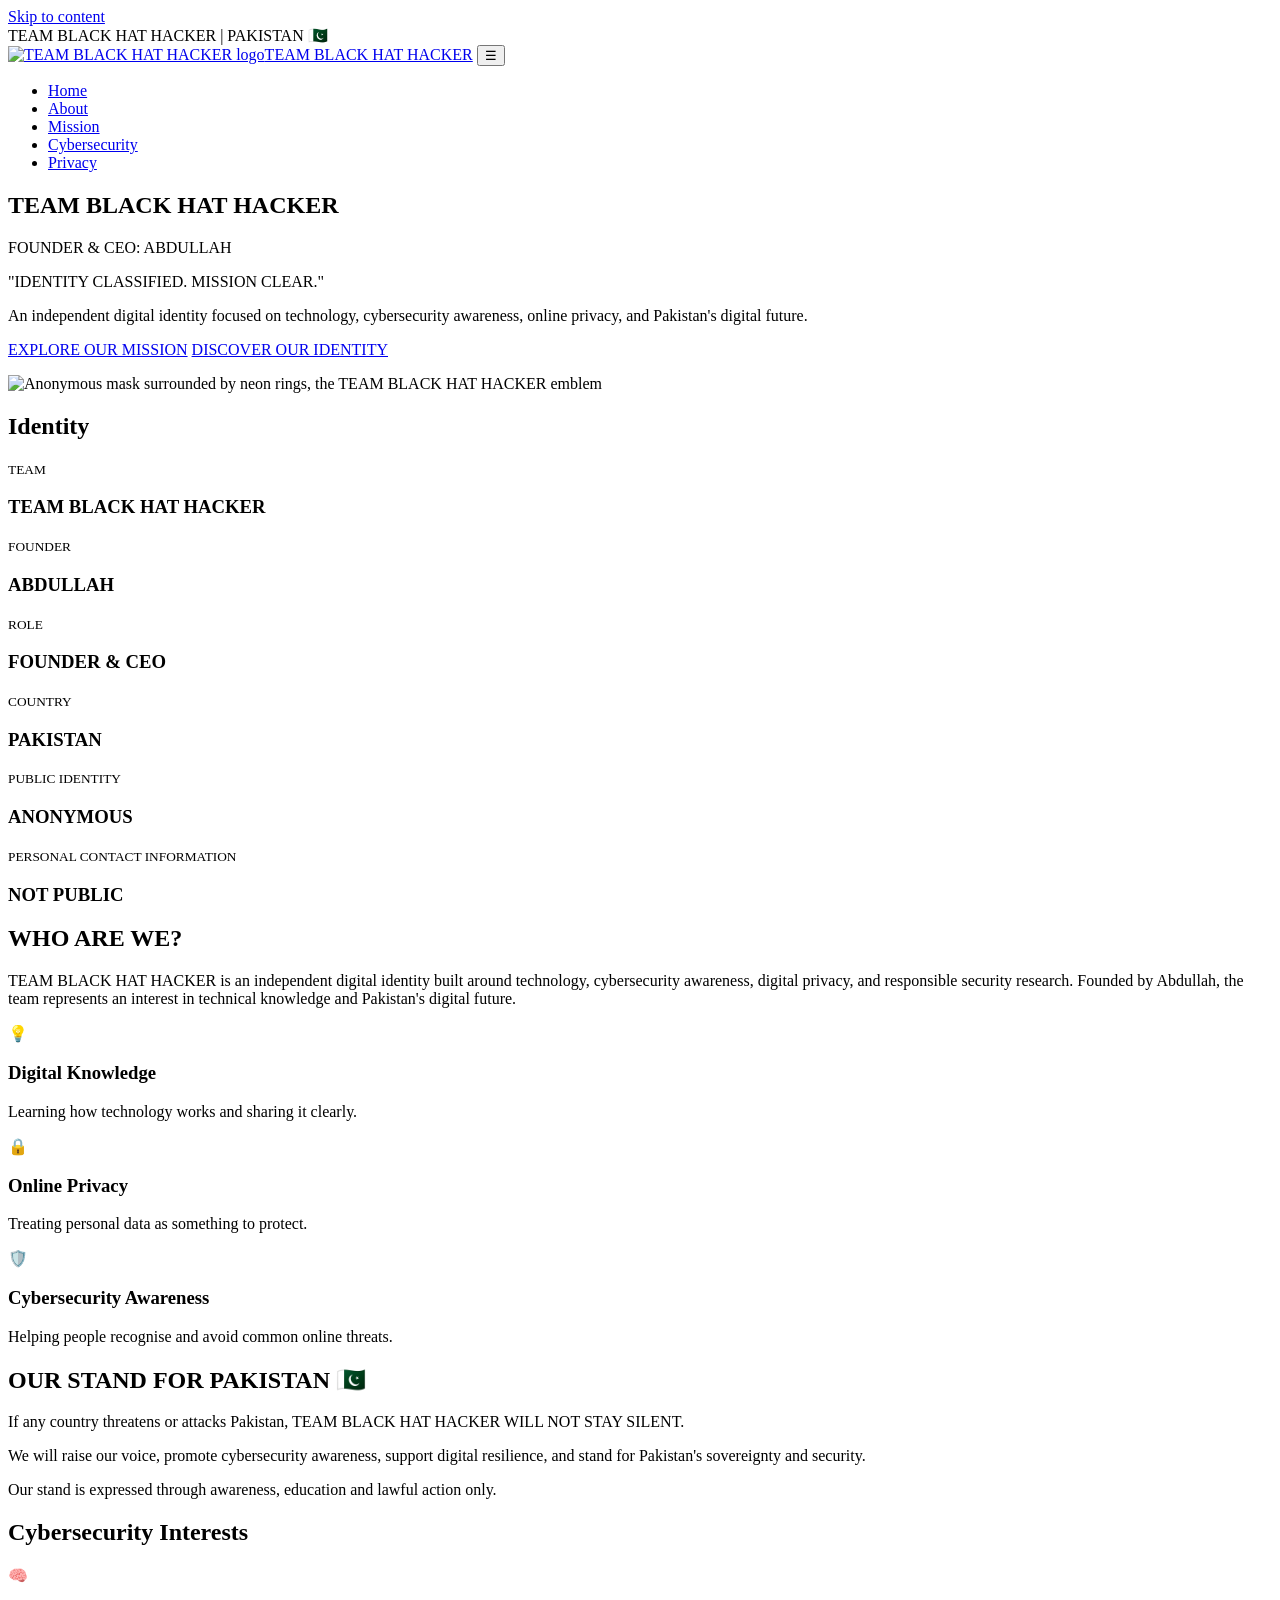
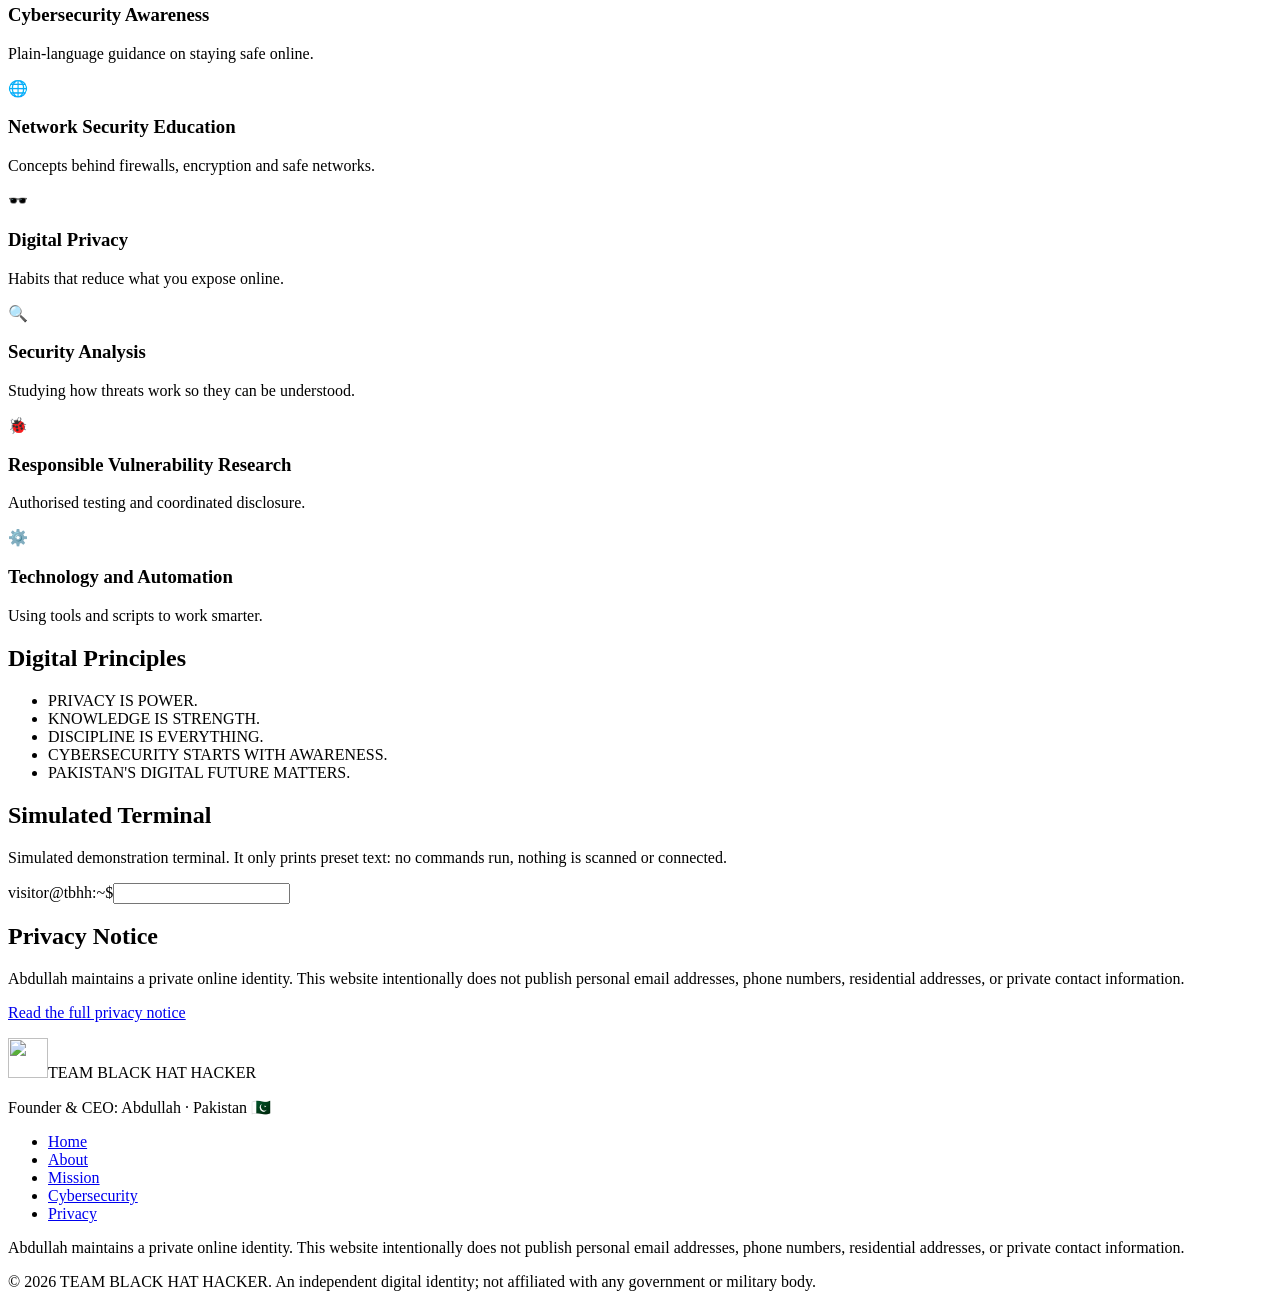
==== index.html @ d704fb67 "Add files via upload" ====
<!DOCTYPE html>
<html lang="en"><head><meta charset="utf-8"><meta name="viewport" content="width=device-width,initial-scale=1">
<title>TEAM BLACK HAT HACKER | Abdullah | Pakistan</title><meta name="description" content="Explore TEAM BLACK HAT HACKER, founded by Abdullah in Pakistan. Discover our digital identity, cybersecurity awareness mission, privacy principles, and commitment to Pakistan's digital future."><meta name="robots" content="index,follow"><link rel="canonical" href="https://REPLACE-WITH-YOUR-DOMAIN/">
<meta name="theme-color" content="#080812"><link rel="icon" href="favicon.svg" type="image/svg+xml"><link rel="manifest" href="site.webmanifest">
<meta property="og:type" content="website"><meta property="og:site_name" content="TEAM BLACK HAT HACKER"><meta property="og:title" content="TEAM BLACK HAT HACKER | Abdullah | Pakistan"><meta property="og:description" content="Explore TEAM BLACK HAT HACKER, founded by Abdullah in Pakistan. Discover our digital identity, cybersecurity awareness mission, privacy principles, and commitment to Pakistan's digital future."><meta property="og:url" content="https://REPLACE-WITH-YOUR-DOMAIN/"><meta property="og:image" content="https://REPLACE-WITH-YOUR-DOMAIN/assets/images/social-preview.svg">
<meta name="twitter:card" content="summary_large_image"><meta name="twitter:title" content="TEAM BLACK HAT HACKER | Abdullah | Pakistan"><meta name="twitter:description" content="Explore TEAM BLACK HAT HACKER, founded by Abdullah in Pakistan. Discover our digital identity, cybersecurity awareness mission, privacy principles, and commitment to Pakistan's digital future."><meta name="twitter:image" content="https://REPLACE-WITH-YOUR-DOMAIN/assets/images/social-preview.svg">
<link rel="stylesheet" href="style.css"><script type="application/ld+json">{"@context": "https://schema.org", "@graph": [{"@type": "WebSite", "@id": "https://REPLACE-WITH-YOUR-DOMAIN/#website", "name": "TEAM BLACK HAT HACKER", "url": "https://REPLACE-WITH-YOUR-DOMAIN/", "description": "Independent digital identity focused on cybersecurity awareness, online privacy and Pakistan's digital future.", "inLanguage": "en"}, {"@type": "Organization", "@id": "https://REPLACE-WITH-YOUR-DOMAIN/#org", "name": "TEAM BLACK HAT HACKER", "url": "https://REPLACE-WITH-YOUR-DOMAIN/", "description": "An independent digital identity founded by Abdullah in Pakistan.", "founder": {"@id": "https://REPLACE-WITH-YOUR-DOMAIN/#founder"}}, {"@type": "Person", "@id": "https://REPLACE-WITH-YOUR-DOMAIN/#founder", "name": "Abdullah", "jobTitle": "Founder & CEO", "worksFor": {"@id": "https://REPLACE-WITH-YOUR-DOMAIN/#org"}}]}</script></head><body>
<a class="skip" href="#main">Skip to content</a>
<div class="bar">TEAM BLACK HAT HACKER | PAKISTAN 🇵🇰</div>
<header class="hd"><a class="brand" href="index.html"><img src="assets/logo.svg" width="40" height="40" alt="TEAM BLACK HAT HACKER logo"><span>TEAM BLACK HAT HACKER</span></a>
<button class="burger" aria-expanded="false" aria-controls="nav" aria-label="Toggle menu">☰</button><nav><ul id="nav"><li><a href="index.html" aria-current=page>Home</a></li><li><a href="about.html">About</a></li><li><a href="mission.html">Mission</a></li><li><a href="cybersecurity.html">Cybersecurity</a></li><li><a href="privacy.html">Privacy</a></li></ul></nav></header>
<main id="main"><section class="hero"><div class="wrap two"><div><h1 class="grad glitch" data-t="TEAM BLACK HAT HACKER">TEAM BLACK HAT HACKER</h1><p class="sub">FOUNDER &amp; CEO: ABDULLAH</p><p class="tag">"IDENTITY CLASSIFIED. MISSION CLEAR."</p>
<p>An independent digital identity focused on technology, cybersecurity awareness, online privacy, and Pakistan's digital future.</p>
<p><a class="btn" href="mission.html">EXPLORE OUR MISSION</a> <a class="btn alt" href="about.html">DISCOVER OUR IDENTITY</a></p></div>
<img class="spin" src="assets/images/hero-mask.svg" width="400" height="400" alt="Anonymous mask surrounded by neon rings, the TEAM BLACK HAT HACKER emblem"></div></section><section class="sec "><div class="wrap"><h2>Identity</h2><div class="grid"><div class="card"><small>TEAM</small><h3>TEAM BLACK HAT HACKER</h3></div><div class="card"><small>FOUNDER</small><h3>ABDULLAH</h3></div><div class="card"><small>ROLE</small><h3>FOUNDER & CEO</h3></div><div class="card"><small>COUNTRY</small><h3>PAKISTAN</h3></div><div class="card"><small>PUBLIC IDENTITY</small><h3>ANONYMOUS</h3></div><div class="card"><small>PERSONAL CONTACT INFORMATION</small><h3>NOT PUBLIC</h3></div></div></div></section><section class="sec "><div class="wrap"><h2>WHO ARE WE?</h2><p>TEAM BLACK HAT HACKER is an independent digital identity built around technology, cybersecurity awareness, digital privacy, and responsible security research. Founded by Abdullah, the team represents an interest in technical knowledge and Pakistan's digital future.</p><div class="grid"><article class="card"><div class="ic" aria-hidden="true">💡</div><h3>Digital Knowledge</h3><p>Learning how technology works and sharing it clearly.</p></article><article class="card"><div class="ic" aria-hidden="true">🔒</div><h3>Online Privacy</h3><p>Treating personal data as something to protect.</p></article><article class="card"><div class="ic" aria-hidden="true">🛡️</div><h3>Cybersecurity Awareness</h3><p>Helping people recognise and avoid common online threats.</p></article></div></div></section><section class="sec flag"><div class="wrap"><h2>OUR STAND FOR PAKISTAN 🇵🇰</h2><p class="big">If any country threatens or attacks Pakistan, TEAM BLACK HAT HACKER WILL NOT STAY SILENT.</p><p>We will raise our voice, promote cybersecurity awareness, support digital resilience, and stand for Pakistan's sovereignty and security.</p><p class="muted">Our stand is expressed through awareness, education and lawful action only.</p></div></section><section class="sec "><div class="wrap"><h2>Cybersecurity Interests</h2><div class="grid"><article class="card"><div class="ic" aria-hidden="true">🧠</div><h3>Cybersecurity Awareness</h3><p>Plain-language guidance on staying safe online.</p></article><article class="card"><div class="ic" aria-hidden="true">🌐</div><h3>Network Security Education</h3><p>Concepts behind firewalls, encryption and safe networks.</p></article><article class="card"><div class="ic" aria-hidden="true">🕶️</div><h3>Digital Privacy</h3><p>Habits that reduce what you expose online.</p></article><article class="card"><div class="ic" aria-hidden="true">🔍</div><h3>Security Analysis</h3><p>Studying how threats work so they can be understood.</p></article><article class="card"><div class="ic" aria-hidden="true">🐞</div><h3>Responsible Vulnerability Research</h3><p>Authorised testing and coordinated disclosure.</p></article><article class="card"><div class="ic" aria-hidden="true">⚙️</div><h3>Technology and Automation</h3><p>Using tools and scripts to work smarter.</p></article></div></div></section><section class="sec "><div class="wrap"><h2>Digital Principles</h2><ul class="pr"><li>PRIVACY IS POWER.</li><li>KNOWLEDGE IS STRENGTH.</li><li>DISCIPLINE IS EVERYTHING.</li><li>CYBERSECURITY STARTS WITH AWARENESS.</li><li>PAKISTAN'S DIGITAL FUTURE MATTERS.</li></ul></div></section><section class="sec "><div class="wrap"><h2>Simulated Terminal</h2><p class="muted">Simulated demonstration terminal. It only prints preset text: no commands run, nothing is scanned or connected.</p><div class="term" id="term" role="region" aria-label="Simulated terminal"><div id="out" aria-live="polite"></div><label class="line"><span class="ps">visitor@tbhh:~$</span><input id="cmd" autocomplete="off" spellcheck="false" aria-label="Terminal command"></label></div></div></section><section class="sec "><div class="wrap"><h2>Privacy Notice</h2><p>Abdullah maintains a private online identity. This website intentionally does not publish personal email addresses, phone numbers, residential addresses, or private contact information.</p><p><a href="privacy.html">Read the full privacy notice</a></p></div></section></main>
<footer class="ft"><div class="wrap"><div class="brand"><img src="assets/logo.svg" width="40" height="40" alt="" loading="lazy"><span>TEAM BLACK HAT HACKER</span></div>
<p>Founder &amp; CEO: Abdullah · Pakistan 🇵🇰</p><ul class="fl"><li><a href="index.html" aria-current=page>Home</a></li><li><a href="about.html">About</a></li><li><a href="mission.html">Mission</a></li><li><a href="cybersecurity.html">Cybersecurity</a></li><li><a href="privacy.html">Privacy</a></li></ul>
<p class="muted">Abdullah maintains a private online identity. This website intentionally does not publish personal email addresses, phone numbers, residential addresses, or private contact information.</p>
<p class="muted">© <span id="yr">2026</span> TEAM BLACK HAT HACKER. An independent digital identity; not affiliated with any government or military body.</p></div></footer>
<script src="script.js" defer></script></body></html>
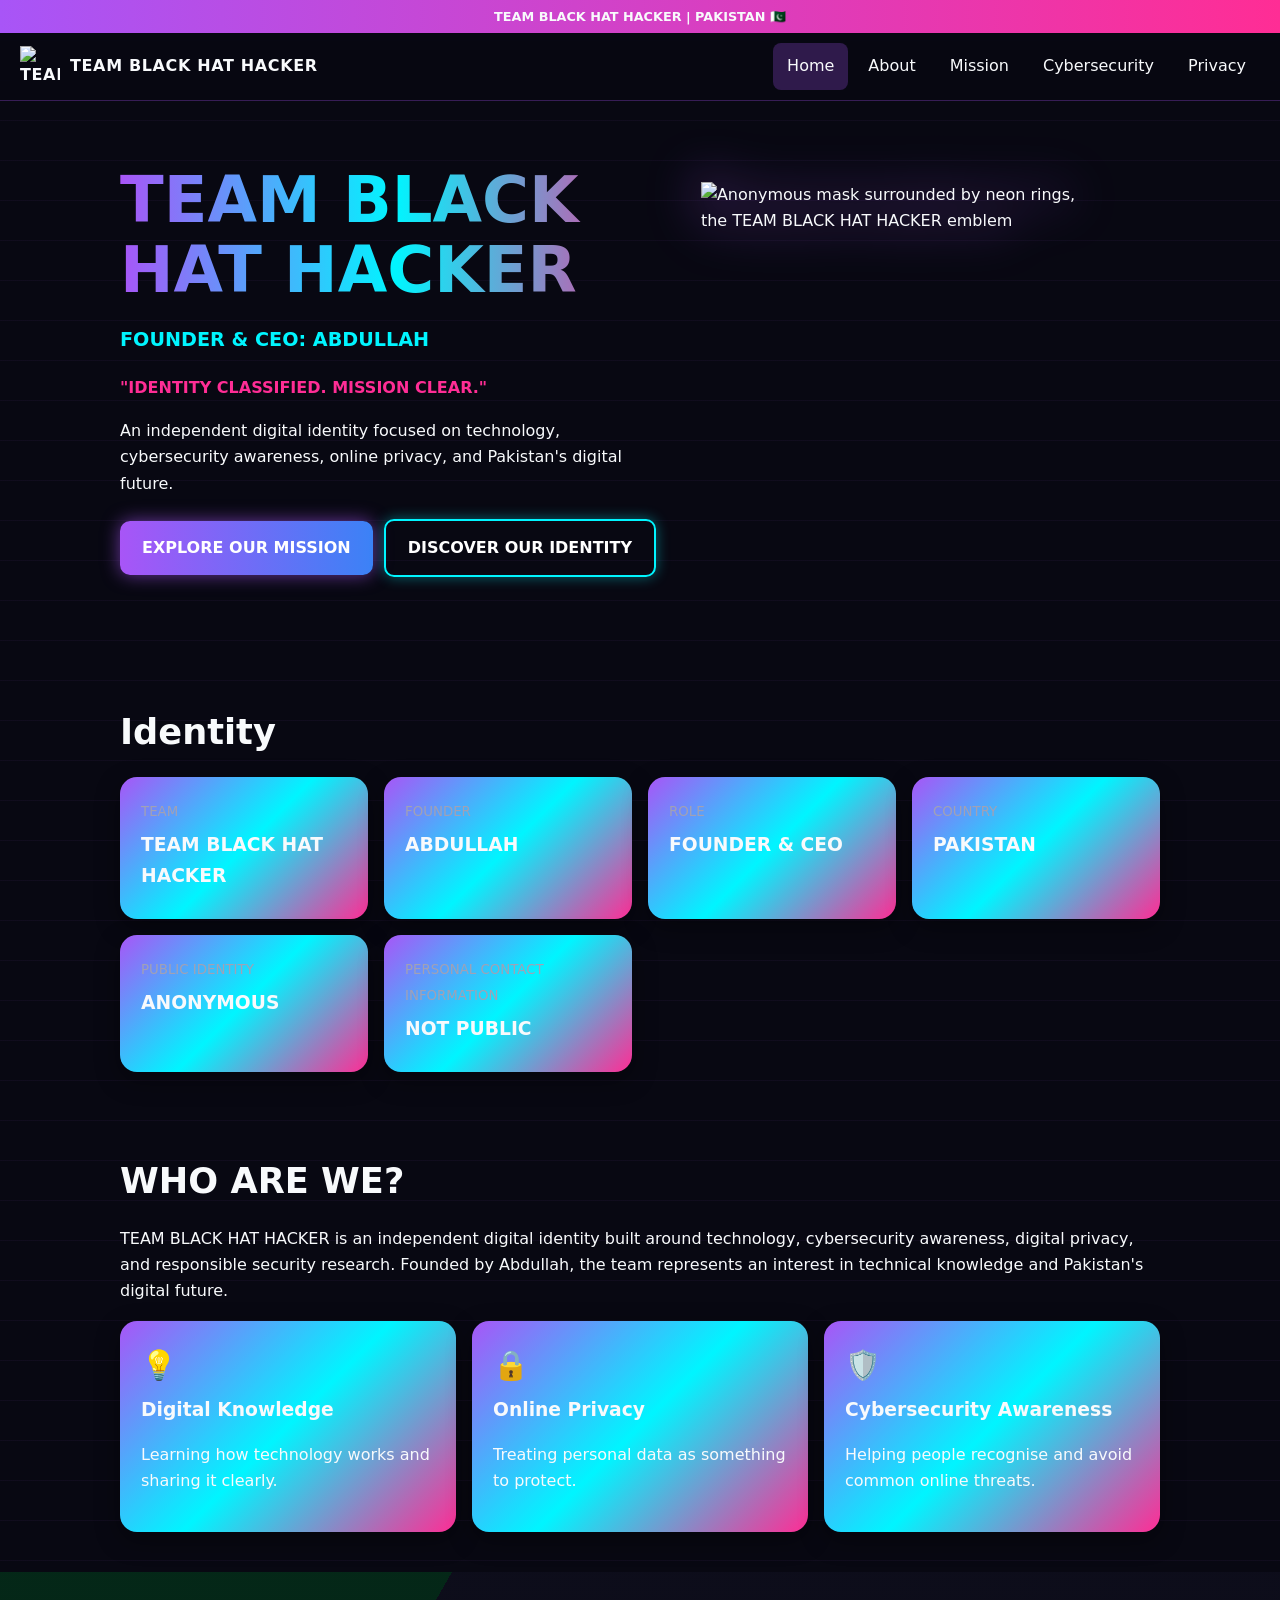
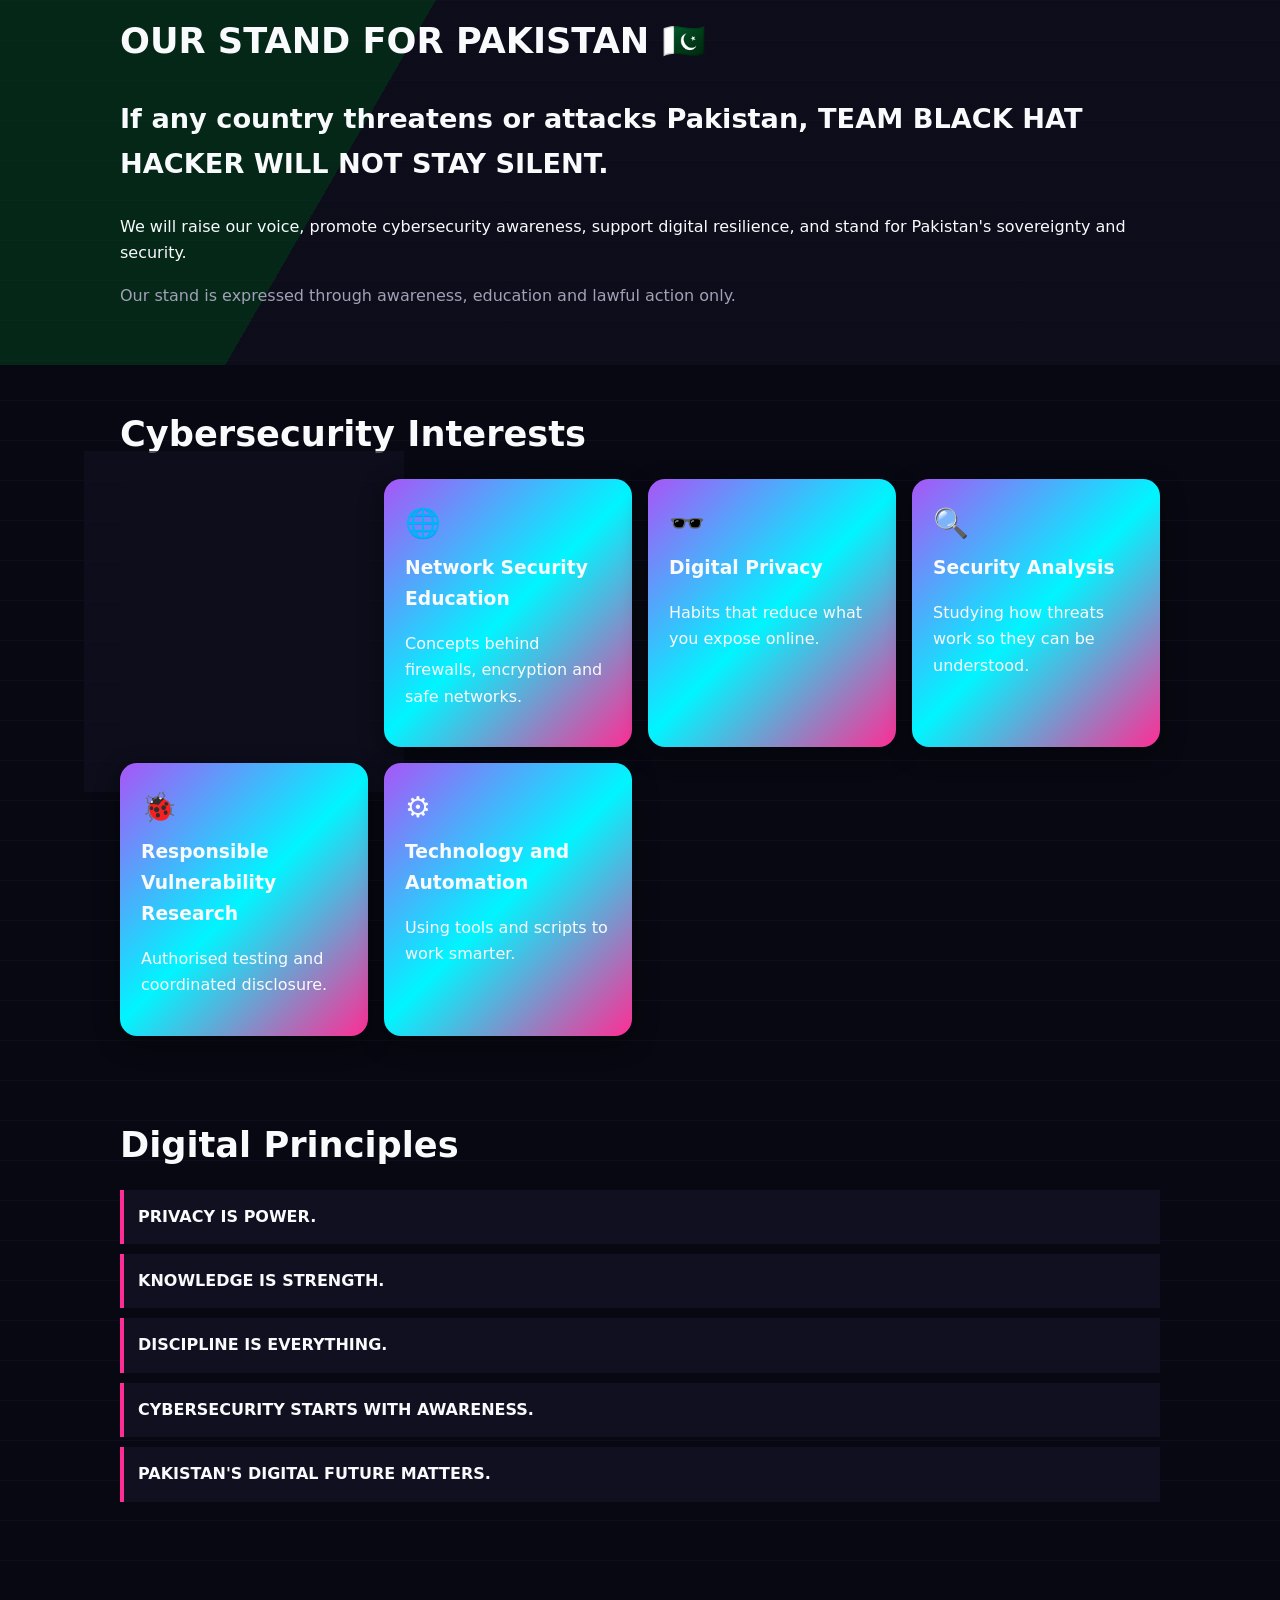
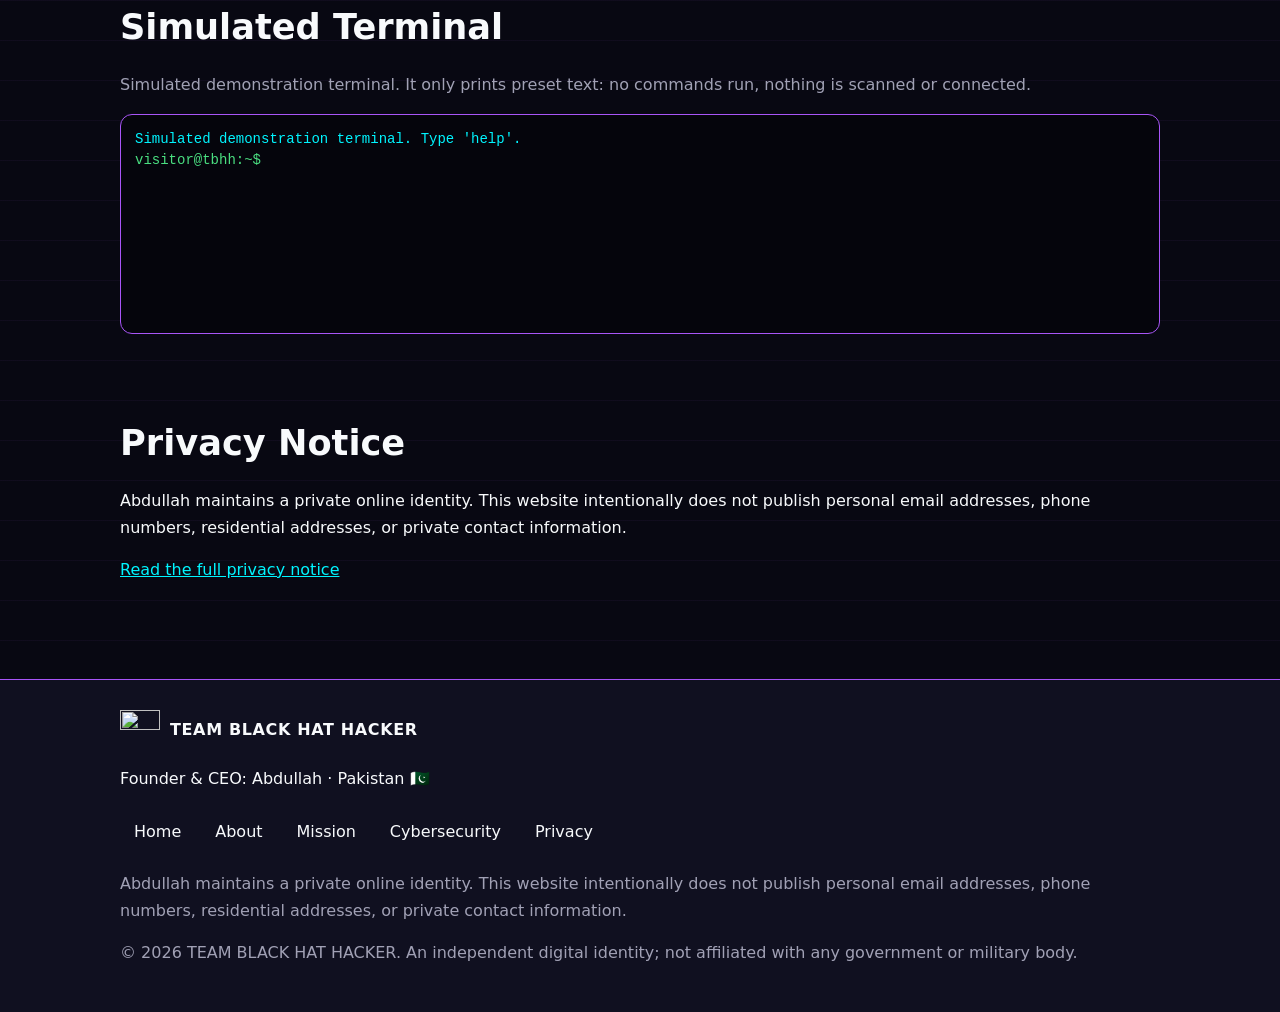
==== commit 888bf0c1: "Add files via upload" ====
--- a/index.html
+++ b/index.html
@@ -1,10 +1,10 @@
 <!DOCTYPE html>
 <html lang="en"><head><meta charset="utf-8"><meta name="viewport" content="width=device-width,initial-scale=1">
-<title>TEAM BLACK HAT HACKER | Abdullah | Pakistan</title><meta name="description" content="Explore TEAM BLACK HAT HACKER, founded by Abdullah in Pakistan. Discover our digital identity, cybersecurity awareness mission, privacy principles, and commitment to Pakistan's digital future."><meta name="robots" content="index,follow"><link rel="canonical" href="https://REPLACE-WITH-YOUR-DOMAIN/">
+<title>TEAM BLACK HAT HACKER | Abdullah | Pakistan</title><meta name="description" content="Explore TEAM BLACK HAT HACKER, founded by Abdullah in Pakistan. Discover our digital identity, cybersecurity awareness mission, privacy principles, and commitment to Pakistan's digital future."><meta name="robots" content="index,follow"><link rel="canonical" href="https://team-black-hat-hacker-pk.vercel.app/">
 <meta name="theme-color" content="#080812"><link rel="icon" href="favicon.svg" type="image/svg+xml"><link rel="manifest" href="site.webmanifest">
-<meta property="og:type" content="website"><meta property="og:site_name" content="TEAM BLACK HAT HACKER"><meta property="og:title" content="TEAM BLACK HAT HACKER | Abdullah | Pakistan"><meta property="og:description" content="Explore TEAM BLACK HAT HACKER, founded by Abdullah in Pakistan. Discover our digital identity, cybersecurity awareness mission, privacy principles, and commitment to Pakistan's digital future."><meta property="og:url" content="https://REPLACE-WITH-YOUR-DOMAIN/"><meta property="og:image" content="https://REPLACE-WITH-YOUR-DOMAIN/assets/images/social-preview.svg">
-<meta name="twitter:card" content="summary_large_image"><meta name="twitter:title" content="TEAM BLACK HAT HACKER | Abdullah | Pakistan"><meta name="twitter:description" content="Explore TEAM BLACK HAT HACKER, founded by Abdullah in Pakistan. Discover our digital identity, cybersecurity awareness mission, privacy principles, and commitment to Pakistan's digital future."><meta name="twitter:image" content="https://REPLACE-WITH-YOUR-DOMAIN/assets/images/social-preview.svg">
-<link rel="stylesheet" href="style.css"><script type="application/ld+json">{"@context": "https://schema.org", "@graph": [{"@type": "WebSite", "@id": "https://REPLACE-WITH-YOUR-DOMAIN/#website", "name": "TEAM BLACK HAT HACKER", "url": "https://REPLACE-WITH-YOUR-DOMAIN/", "description": "Independent digital identity focused on cybersecurity awareness, online privacy and Pakistan's digital future.", "inLanguage": "en"}, {"@type": "Organization", "@id": "https://REPLACE-WITH-YOUR-DOMAIN/#org", "name": "TEAM BLACK HAT HACKER", "url": "https://REPLACE-WITH-YOUR-DOMAIN/", "description": "An independent digital identity founded by Abdullah in Pakistan.", "founder": {"@id": "https://REPLACE-WITH-YOUR-DOMAIN/#founder"}}, {"@type": "Person", "@id": "https://REPLACE-WITH-YOUR-DOMAIN/#founder", "name": "Abdullah", "jobTitle": "Founder & CEO", "worksFor": {"@id": "https://REPLACE-WITH-YOUR-DOMAIN/#org"}}]}</script></head><body>
+<meta property="og:type" content="website"><meta property="og:site_name" content="TEAM BLACK HAT HACKER"><meta property="og:title" content="TEAM BLACK HAT HACKER | Abdullah | Pakistan"><meta property="og:description" content="Explore TEAM BLACK HAT HACKER, founded by Abdullah in Pakistan. Discover our digital identity, cybersecurity awareness mission, privacy principles, and commitment to Pakistan's digital future."><meta property="og:url" content="https://team-black-hat-hacker-pk.vercel.app/"><meta property="og:image" content="https://team-black-hat-hacker-pk.vercel.app/assets/images/social-preview.svg">
+<meta name="twitter:card" content="summary_large_image"><meta name="twitter:title" content="TEAM BLACK HAT HACKER | Abdullah | Pakistan"><meta name="twitter:description" content="Explore TEAM BLACK HAT HACKER, founded by Abdullah in Pakistan. Discover our digital identity, cybersecurity awareness mission, privacy principles, and commitment to Pakistan's digital future."><meta name="twitter:image" content="https://team-black-hat-hacker-pk.vercel.app/assets/images/social-preview.svg">
+<link rel="stylesheet" href="style.css"><script type="application/ld+json">{"@context": "https://schema.org", "@graph": [{"@type": "WebSite", "@id": "https://team-black-hat-hacker-pk.vercel.app/#website", "name": "TEAM BLACK HAT HACKER", "url": "https://team-black-hat-hacker-pk.vercel.app/", "description": "Independent digital identity focused on cybersecurity awareness, online privacy and Pakistan's digital future.", "inLanguage": "en"}, {"@type": "Organization", "@id": "https://team-black-hat-hacker-pk.vercel.app/#org", "name": "TEAM BLACK HAT HACKER", "url": "https://team-black-hat-hacker-pk.vercel.app/", "description": "An independent digital identity founded by Abdullah in Pakistan.", "founder": {"@id": "https://team-black-hat-hacker-pk.vercel.app/#founder"}}, {"@type": "Person", "@id": "https://team-black-hat-hacker-pk.vercel.app/#founder", "name": "Abdullah", "jobTitle": "Founder & CEO", "worksFor": {"@id": "https://team-black-hat-hacker-pk.vercel.app/#org"}}]}</script></head><body>
 <a class="skip" href="#main">Skip to content</a>
 <div class="bar">TEAM BLACK HAT HACKER | PAKISTAN 🇵🇰</div>
 <header class="hd"><a class="brand" href="index.html"><img src="assets/logo.svg" width="40" height="40" alt="TEAM BLACK HAT HACKER logo"><span>TEAM BLACK HAT HACKER</span></a>
--- a/style.css
+++ b/style.css
@@ -0,0 +1,30 @@
+:root{--bg:#080812;--bg2:#101020;--pu:#A855F7;--bl:#3B82F6;--cy:#00F5FF;--pk:#FF2D95;--rd:#FF334F;--tx:#F8FAFC;--mu:#A1A1B5}
+*{box-sizing:border-box}html{scroll-behavior:smooth}body{margin:0;background:var(--bg) linear-gradient(rgba(168,85,247,.05) 1px,transparent 1px) 0 0/40px 40px;color:var(--tx);font:16px/1.65 system-ui,-apple-system,"Segoe UI",Roboto,sans-serif;overflow-x:hidden}
+a{color:var(--cy)}img{max-width:100%;height:auto}.wrap{max-width:1080px;margin:auto;padding:0 20px}.muted{color:var(--mu)}
+.skip{position:absolute;left:-999px}.skip:focus{left:8px;top:8px;background:#000;padding:8px;z-index:9}
+:focus-visible{outline:3px solid var(--cy);outline-offset:3px}
+.bar{text-align:center;font-size:.8rem;padding:6px;background:linear-gradient(90deg,var(--pu),var(--pk),var(--bl),var(--pu));background-size:300% 100%;animation:bg 12s linear infinite;font-weight:700}
+@keyframes bg{to{background-position:300% 0}}
+.hd{position:sticky;top:0;z-index:5;display:flex;flex-wrap:wrap;align-items:center;justify-content:space-between;padding:10px 20px;background:rgba(8,8,18,.85);backdrop-filter:blur(10px);border-bottom:1px solid rgba(168,85,247,.3)}
+.brand{display:flex;align-items:center;gap:10px;color:var(--tx);text-decoration:none;font-weight:800;letter-spacing:.04em}
+nav ul,.fl{list-style:none;margin:0;padding:0;display:flex;gap:6px;flex-wrap:wrap}nav a,.fl a{display:block;padding:10px 14px;color:var(--tx);text-decoration:none;border-radius:8px}nav a:hover,nav a[aria-current]{background:rgba(168,85,247,.25)}
+.burger{display:none;background:none;border:1px solid var(--pu);color:var(--tx);font-size:1.4rem;min-width:44px;min-height:44px;border-radius:8px}
+@media(max-width:760px){.burger{display:block}nav{width:100%}nav ul{display:none;flex-direction:column}nav ul.open{display:flex}}
+.hero{padding:64px 0}.two{display:grid;gap:30px;align-items:center}@media(min-width:800px){.two{grid-template-columns:1.2fr 1fr}}.c{text-align:center}
+h1{font-size:clamp(2rem,7vw,4rem);line-height:1.1;margin:0 0 12px}h2{font-size:clamp(1.5rem,4vw,2.2rem);margin:0 0 16px}
+.grad{background:linear-gradient(90deg,var(--pu),var(--cy),var(--pk));-webkit-background-clip:text;background-clip:text;color:transparent}
+.glitch{position:relative;animation:gl 7s infinite}@keyframes gl{0%,94%,100%{text-shadow:none}95%{text-shadow:3px 0 var(--pk),-3px 0 var(--cy)}97%{text-shadow:-3px 0 var(--pk),3px 0 var(--cy)}}
+.sub{color:var(--cy);font-weight:700;font-size:1.2rem}.tag{color:var(--pk);font-weight:700}
+.btn{display:inline-block;margin:6px 6px 6px 0;padding:14px 22px;border-radius:10px;background:linear-gradient(90deg,var(--pu),var(--bl));color:#fff;font-weight:800;text-decoration:none;box-shadow:0 0 18px rgba(168,85,247,.6)}.btn.alt{background:transparent;border:2px solid var(--cy);box-shadow:0 0 14px rgba(0,245,255,.4)}.btn:hover{filter:brightness(1.2)}
+.spin{animation:sp 40s linear infinite;filter:drop-shadow(0 0 25px var(--pu))}@keyframes sp{50%{transform:rotate(6deg) scale(1.03)}}
+.sec{padding:40px 0}.grid{display:grid;gap:16px;grid-template-columns:repeat(auto-fit,minmax(240px,1fr))}
+.card{background:rgba(16,16,32,.7);backdrop-filter:blur(8px);border:1px solid transparent;border-radius:16px;padding:20px;background-clip:padding-box;position:relative;box-shadow:0 8px 24px rgba(0,0,0,.4)}
+.card::before{content:"";position:absolute;inset:-1px;z-index:-1;border-radius:17px;background:linear-gradient(135deg,var(--pu),var(--cy),var(--pk))}
+.card{transition:transform .2s}.card:hover{transform:translateY(-4px)}.card h3{margin:.3em 0}.card small{color:var(--mu)}.ic{font-size:1.8rem}
+.flag{background:linear-gradient(120deg,rgba(1,65,28,.55) 0 30%,rgba(16,16,32,.6) 30%)}.big{font-size:clamp(1.2rem,3vw,1.7rem);font-weight:800}
+.pr{list-style:none;padding:0;display:grid;gap:10px}.pr li{padding:14px;border-left:4px solid var(--pk);background:var(--bg2);font-weight:800}.ls li{margin:8px 0}
+.term{background:#05050c;border:1px solid var(--pu);border-radius:12px;padding:14px;font:14px/1.5 ui-monospace,Menlo,Consolas,monospace;min-height:220px;max-height:360px;overflow:auto}
+.term .l{white-space:pre-wrap;margin:0}.c1{color:var(--cy)}.c2{color:var(--pk)}.c3{color:var(--pu)}.line{display:flex;gap:8px}.ps{color:#4ade80}
+#cmd{flex:1;min-width:0;background:none;border:0;color:var(--tx);font:inherit;caret-color:var(--cy);outline:0}
+.ft{margin-top:40px;padding:30px 0;background:var(--bg2);border-top:1px solid var(--pu)}.fl{margin:10px 0}
+@media(prefers-reduced-motion:reduce){*{animation:none!important;transition:none!important;scroll-behavior:auto!important}}
